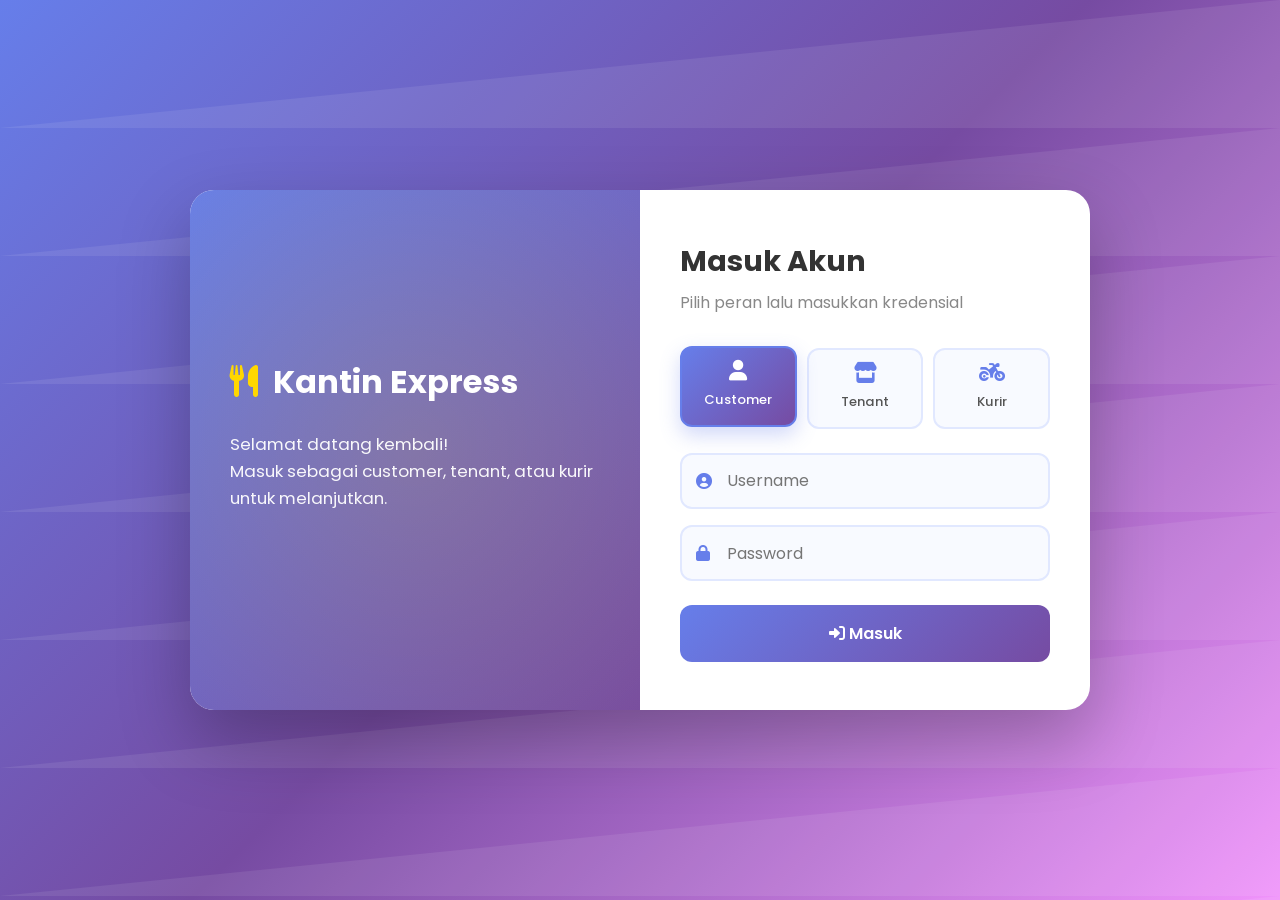
==== index.html @ 866d2f50 "first commit" ====
<!DOCTYPE html>
<html lang="id">
<head>
    <meta charset="UTF-8">
    <meta name="viewport" content="width=device-width, initial-scale=1.0">
    <title>Kantin Express - Pre Order Makanan</title>
    <link href="https://fonts.googleapis.com/css2?family=Poppins:wght@300;400;500;600;700&display=swap" rel="stylesheet">
    <link rel="stylesheet" href="https://cdnjs.cloudflare.com/ajax/libs/font-awesome/6.0.0/css/all.min.css">
    <link rel="stylesheet" href="shared.css">
    <style>
        body { background: #fff; }
        /* Hero Section */
        .hero {
            height: 100vh;
            background: linear-gradient(135deg, #667eea 0%, #764ba2 50%, #f093fb 100%);
            display: flex;
            align-items: center;
            justify-content: center;
            text-align: center;
            color: white;
            position: relative;
            overflow: hidden;
        }
        .hero::before {
            content: '';
            position: absolute;
            top: 0; left: 0; right: 0; bottom: 0;
            background: url('data:image/svg+xml,<svg xmlns="http://www.w3.org/2000/svg" viewBox="0 0 1000 100" fill="%23ffffff20"><polygon points="0,100 1000,0 1000,100"/></svg>');
            animation: float 20s infinite linear;
        }
        @keyframes float {
            0% { transform: translateY(0); }
            100% { transform: translateY(-100px); }
        }
        .hero-content {
            max-width: 800px;
            padding: 0 2rem;
            z-index: 2;
            animation: fadeInUp 1s ease;
        }
        @keyframes fadeInUp {
            from { opacity: 0; transform: translateY(50px); }
            to { opacity: 1; transform: translateY(0); }
        }
        .hero h1 {
            font-size: 3.5rem;
            font-weight: 700;
            margin-bottom: 1.5rem;
            text-shadow: 2px 2px 4px rgba(0,0,0,0.3);
        }
        .hero p {
            font-size: 1.3rem;
            margin-bottom: 2.5rem;
            opacity: 0.95;
        }
        .cta-button {
            display: inline-block;
            background: linear-gradient(45deg, #ff6b6b, #ffd93d);
            color: white;
            padding: 1.2rem 3rem;
            border-radius: 50px;
            text-decoration: none;
            font-weight: 600;
            font-size: 1.1rem;
            transition: all 0.3s ease;
            box-shadow: 0 10px 30px rgba(255,107,107,0.4);
            position: relative;
            overflow: hidden;
        }
        .cta-button:hover {
            transform: translateY(-5px);
            box-shadow: 0 20px 40px rgba(255,107,107,0.6);
        }
        .cta-button::before {
            content: '';
            position: absolute;
            top: 0; left: -100%;
            width: 100%; height: 100%;
            background: linear-gradient(90deg, transparent, rgba(255,255,255,0.3), transparent);
            transition: left 0.5s;
        }
        .cta-button:hover::before { left: 100%; }

        /* Features Section */
        .features {
            padding: 5rem 0;
            background: #f8f9ff;
        }
        .container {
            max-width: 1200px;
            margin: 0 auto;
            padding: 0 2rem;
        }
        .section-title {
            text-align: center;
            font-size: 2.5rem;
            margin-bottom: 4rem;
            color: #333;
        }
        .features-grid {
            display: grid;
            grid-template-columns: repeat(auto-fit, minmax(300px, 1fr));
            gap: 2rem;
        }
        .feature-card {
            background: white;
            padding: 2.5rem;
            border-radius: 20px;
            text-align: center;
            box-shadow: 0 10px 40px rgba(0,0,0,0.1);
            transition: all 0.3s ease;
            position: relative;
            overflow: hidden;
        }
        .feature-card::before {
            content: '';
            position: absolute;
            top: 0; left: 0; right: 0;
            height: 5px;
            background: linear-gradient(90deg, #667eea, #764ba2);
        }
        .feature-card:hover {
            transform: translateY(-10px);
            box-shadow: 0 20px 60px rgba(0,0,0,0.15);
        }
        .feature-icon {
            font-size: 3rem;
            color: #667eea;
            margin-bottom: 1.5rem;
        }
        .feature-card h3 {
            font-size: 1.5rem;
            margin-bottom: 1rem;
            color: #333;
        }

        @media (max-width: 768px) {
            .hero h1 { font-size: 2.5rem; }
            .hero p { font-size: 1.1rem; }
            .features { padding: 3rem 0; }
            .section-title { font-size: 2rem; }
        }
        html { scroll-behavior: smooth; }
    </style>
</head>
<body>
    <!-- Navbar -->
    <nav class="navbar">
        <div class="nav-container">
            <a href="index.html" class="logo">
                <i class="fas fa-utensils"></i>
                Kantin Express
            </a>
            <ul class="nav-menu">
                <li><a href="index.html" class="nav-link"><i class="fas fa-home"></i> <span>Home</span></a></li>
                <li><a href="pesan.html" class="nav-link"><i class="fas fa-shopping-bag"></i> <span>Pesan</span></a></li>
                <li><span class="user-info"><i class="fas fa-user-circle"></i> <span id="userName">Customer</span></span></li>
                <li><button class="nav-link" onclick="logout()"><i class="fas fa-sign-out-alt"></i> <span>Logout</span></button></li>
            </ul>
        </div>
    </nav>

    <!-- Hero Section -->
    <section id="home" class="hero">
        <div class="hero-content">
            <h1>Basement Express <br> <span style="color: #ffd700;">Lebih Cepat & Praktis!</span></h1>
            <p>Pesan makanan favoritmu sekarang dan ambil tanpa antri. Tinggal KLIK , PESAN , BAYAR</p>
            <a href="pesan.html" class="cta-button">
                <i class="fas fa-bolt"></i> Mulai Pesan Sekarang
            </a>
        </div>
    </section>

    <!-- Features Section -->
    <section class="features">
        <div class="container">
            <h2 class="section-title">Mengapa Pilih Kantin Express?</h2>
            <div class="features-grid">
                <div class="feature-card">
                    <div class="feature-icon"><i class="fas fa-clock"></i></div>
                    <h3>Hemat Waktu</h3>
                    <p>Pesan sebelumnya, ambil langsung tanpa menunggu antrian panjang.</p>
                </div>
                <div class="feature-card">
                    <div class="feature-icon"><i class="fas fa-fire"></i></div>
                    <h3>Makanan Hangat</h3>
                    <p>Makanan selalu fresh dan hangat saat kamu ambil pesanan.</p>
                </div>
                <div class="feature-card">
                    <div class="feature-icon"><i class="fas fa-mobile-alt"></i></div>
                    <h3>Mudah Digunakan</h3>
                    <p>Antarmuka sederhana, pesan hanya dalam 3 klik!</p>
                </div>
            </div>
        </div>
    </section>

    <script src="app.js"></script>
    <script>
        const user = requireRole('customer');
        if (user) {
            document.getElementById('userName').textContent = user.name;
        }

        // Navbar scroll effect
        window.addEventListener('scroll', () => {
            const navbar = document.querySelector('.navbar');
            if (window.scrollY > 100) {
                navbar.style.background = 'rgba(102, 126, 234, 0.95)';
            } else {
                navbar.style.background = 'linear-gradient(135deg, #667eea 0%, #764ba2 100%)';
            }
        });
    </script>
</body>
</html>
---- shared.css ----
/* ===== SHARED THEME - Kantin Express ===== */
* {
    margin: 0;
    padding: 0;
    box-sizing: border-box;
}

body {
    font-family: 'Poppins', sans-serif;
    line-height: 1.6;
    color: #333;
    background: #f8f9ff;
}

/* ===== Navbar ===== */
.navbar {
    position: fixed;
    top: 0;
    width: 100%;
    background: linear-gradient(135deg, #667eea 0%, #764ba2 100%);
    padding: 1rem 0;
    z-index: 1000;
    box-shadow: 0 2px 20px rgba(0,0,0,0.1);
    backdrop-filter: blur(10px);
}

.nav-container {
    max-width: 1200px;
    margin: 0 auto;
    display: flex;
    justify-content: space-between;
    align-items: center;
    padding: 0 2rem;
}

.logo {
    font-size: 1.8rem;
    font-weight: 700;
    color: white;
    text-decoration: none;
}

.logo i {
    color: #ffd700;
    margin-right: 0.5rem;
}

.nav-menu {
    display: flex;
    list-style: none;
    gap: 2rem;
    align-items: center;
}

.nav-link {
    color: white;
    text-decoration: none;
    font-weight: 500;
    transition: all 0.3s ease;
    position: relative;
    cursor: pointer;
    background: none;
    border: none;
    font-family: inherit;
    font-size: 1rem;
}

.nav-link:hover {
    color: #ffd700;
    transform: translateY(-2px);
}

.nav-link i {
    margin-right: 0.5rem;
}

.cart-badge {
    background: #ff4757;
    color: white;
    border-radius: 50%;
    padding: 0.1rem 0.45rem;
    font-size: 0.75rem;
    margin-left: 0.3rem;
    font-weight: 600;
}

.user-info {
    color: white;
    font-weight: 500;
    display: flex;
    align-items: center;
    gap: 0.5rem;
}

/* ===== Common Buttons ===== */
.btn-primary {
    background: linear-gradient(135deg, #667eea, #764ba2);
    color: white;
    border: none;
    padding: 0.85rem 1.8rem;
    border-radius: 12px;
    font-size: 1rem;
    font-weight: 600;
    cursor: pointer;
    transition: all 0.3s ease;
    font-family: inherit;
}

.btn-primary:hover {
    transform: translateY(-2px);
    box-shadow: 0 10px 25px rgba(102, 126, 234, 0.4);
}

.btn-secondary {
    background: #f0f1ff;
    color: #667eea;
    border: 2px solid #667eea;
    padding: 0.75rem 1.6rem;
    border-radius: 12px;
    font-weight: 600;
    cursor: pointer;
    transition: all 0.3s ease;
    font-family: inherit;
}

.btn-secondary:hover {
    background: #667eea;
    color: white;
}

.btn-danger {
    background: #ff4757;
    color: white;
    border: none;
    padding: 0.6rem 1.2rem;
    border-radius: 10px;
    font-weight: 600;
    cursor: pointer;
    transition: all 0.3s ease;
    font-family: inherit;
}

.btn-danger:hover {
    background: #e63946;
}

.btn-success {
    background: linear-gradient(135deg, #00b894, #00a085);
    color: white;
    border: none;
    padding: 0.75rem 1.5rem;
    border-radius: 10px;
    font-weight: 600;
    cursor: pointer;
    transition: all 0.3s ease;
    font-family: inherit;
}

.btn-success:hover {
    transform: translateY(-2px);
    box-shadow: 0 8px 20px rgba(0, 184, 148, 0.4);
}

/* ===== Modal Overlay (Reusable) ===== */
.modal-overlay {
    position: fixed;
    top: 0; left: 0; right: 0; bottom: 0;
    background: rgba(30, 20, 60, 0.6);
    backdrop-filter: blur(5px);
    z-index: 2000;
    display: none;
    align-items: center;
    justify-content: center;
    padding: 1rem;
    animation: fadeIn 0.25s ease;
}

.modal-overlay.active {
    display: flex;
}

.modal-card {
    background: white;
    border-radius: 20px;
    max-width: 600px;
    width: 100%;
    max-height: 90vh;
    overflow-y: auto;
    box-shadow: 0 25px 60px rgba(0,0,0,0.3);
    animation: slideUp 0.3s ease;
}

.modal-header {
    background: linear-gradient(135deg, #667eea 0%, #764ba2 100%);
    color: white;
    padding: 1.5rem 2rem;
    border-radius: 20px 20px 0 0;
    display: flex;
    justify-content: space-between;
    align-items: center;
    position: sticky;
    top: 0;
    z-index: 5;
}

.modal-header h2 {
    font-size: 1.4rem;
    font-weight: 600;
}

.modal-close {
    background: rgba(255,255,255,0.2);
    border: none;
    color: white;
    width: 36px;
    height: 36px;
    border-radius: 50%;
    cursor: pointer;
    font-size: 1.1rem;
    transition: all 0.2s;
}

.modal-close:hover {
    background: rgba(255,255,255,0.35);
    transform: rotate(90deg);
}

.modal-body {
    padding: 2rem;
}

@keyframes fadeIn {
    from { opacity: 0; }
    to { opacity: 1; }
}

@keyframes slideUp {
    from { opacity: 0; transform: translateY(40px); }
    to { opacity: 1; transform: translateY(0); }
}

/* ===== Form ===== */
.form-group {
    margin-bottom: 1.2rem;
}

.form-group label {
    display: block;
    margin-bottom: 0.5rem;
    font-weight: 500;
    color: #444;
}

.form-input,
.form-textarea {
    width: 100%;
    padding: 0.85rem 1rem;
    border: 2px solid #e1e8ff;
    border-radius: 12px;
    font-size: 1rem;
    font-family: inherit;
    outline: none;
    transition: all 0.3s ease;
    background: #f8faff;
}

.form-input:focus,
.form-textarea:focus {
    border-color: #667eea;
    box-shadow: 0 0 0 3px rgba(102, 126, 234, 0.1);
    background: white;
}

.form-textarea {
    resize: vertical;
    min-height: 80px;
}

/* ===== Toast Notification ===== */
.toast {
    position: fixed;
    top: 100px;
    right: 2rem;
    background: linear-gradient(135deg, #00b894, #00a085);
    color: white;
    padding: 1rem 1.5rem;
    border-radius: 12px;
    box-shadow: 0 10px 30px rgba(0,0,0,0.2);
    z-index: 3000;
    opacity: 0;
    transform: translateX(400px);
    transition: all 0.4s ease;
    font-weight: 500;
}

.toast.show {
    opacity: 1;
    transform: translateX(0);
}

.toast.error {
    background: linear-gradient(135deg, #ff4757, #e63946);
}

/* ===== Status Badges ===== */
.status-badge {
    padding: 0.35rem 0.9rem;
    border-radius: 20px;
    font-size: 0.85rem;
    font-weight: 600;
    display: inline-block;
}

.status-menunggu { background: #fff3cd; color: #856404; }
.status-diterima { background: #cce5ff; color: #004085; }
.status-diproses { background: #ffe0b2; color: #e65100; }
.status-siap     { background: #d4edda; color: #155724; }
.status-pickup   { background: #e0c3fc; color: #5b21b6; }
.status-selesai  { background: #c8e6c9; color: #1b5e20; }

/* ===== Responsive ===== */
@media (max-width: 768px) {
    .nav-menu { gap: 1rem; }
    .nav-container { padding: 0 1rem; }
    .logo { font-size: 1.4rem; }
    .nav-link span { display: none; }
    .modal-body { padding: 1.5rem; }
}
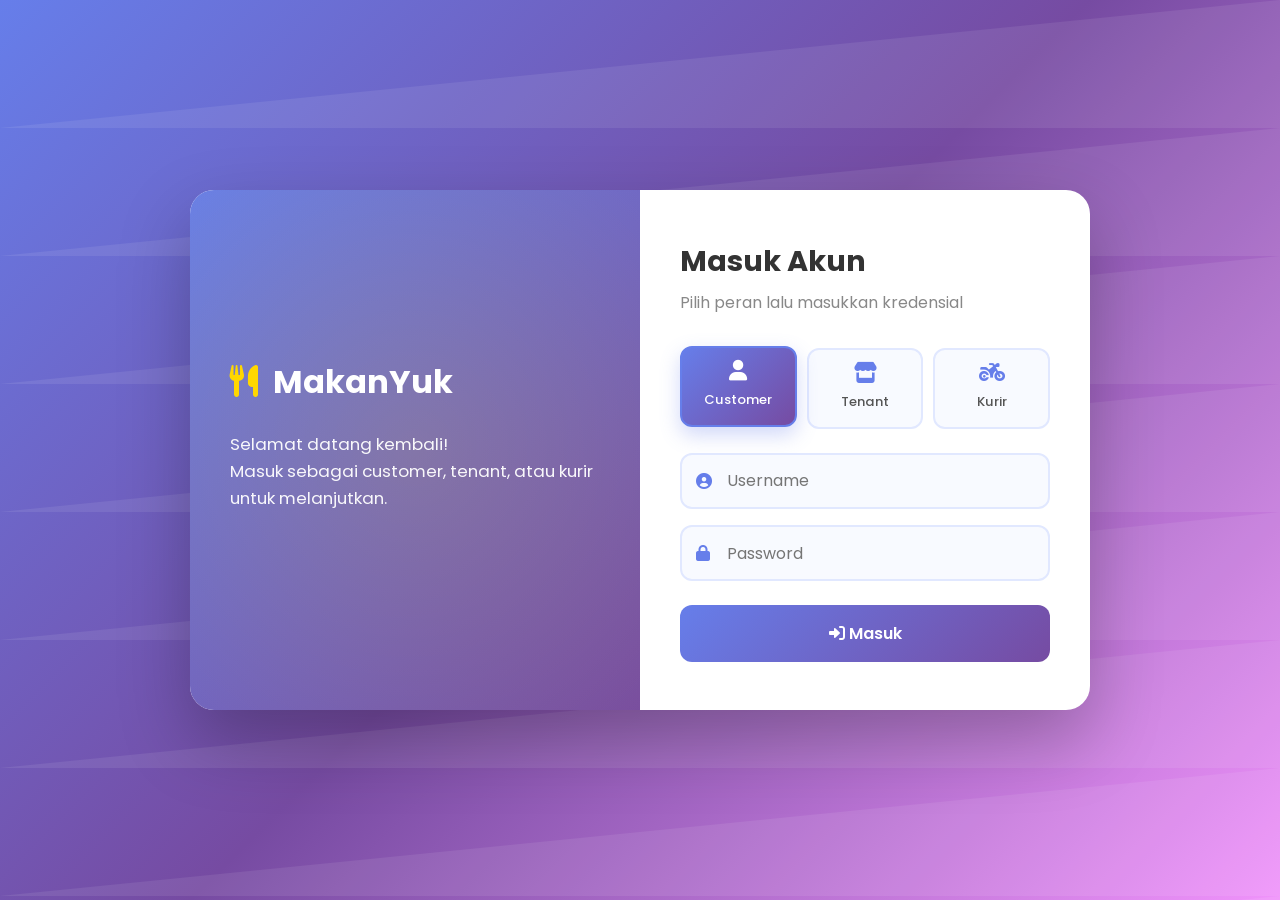
==== commit 1a975c57: "update" ====
--- a/index.html
+++ b/index.html
@@ -3,7 +3,7 @@
 <head>
     <meta charset="UTF-8">
     <meta name="viewport" content="width=device-width, initial-scale=1.0">
-    <title>Kantin Express - Pre Order Makanan</title>
+    <title>MakanYuk - Pre Order Makanan</title>
     <link href="https://fonts.googleapis.com/css2?family=Poppins:wght@300;400;500;600;700&display=swap" rel="stylesheet">
     <link rel="stylesheet" href="https://cdnjs.cloudflare.com/ajax/libs/font-awesome/6.0.0/css/all.min.css">
     <link rel="stylesheet" href="shared.css">
@@ -149,7 +149,7 @@
         <div class="nav-container">
             <a href="index.html" class="logo">
                 <i class="fas fa-utensils"></i>
-                Kantin Express
+                MakanYuk
             </a>
             <ul class="nav-menu">
                 <li><a href="index.html" class="nav-link"><i class="fas fa-home"></i> <span>Home</span></a></li>
@@ -174,7 +174,7 @@
     <!-- Features Section -->
     <section class="features">
         <div class="container">
-            <h2 class="section-title">Mengapa Pilih Kantin Express?</h2>
+            <h2 class="section-title">Mengapa Pilih MakanYuk?</h2>
             <div class="features-grid">
                 <div class="feature-card">
                     <div class="feature-icon"><i class="fas fa-clock"></i></div>
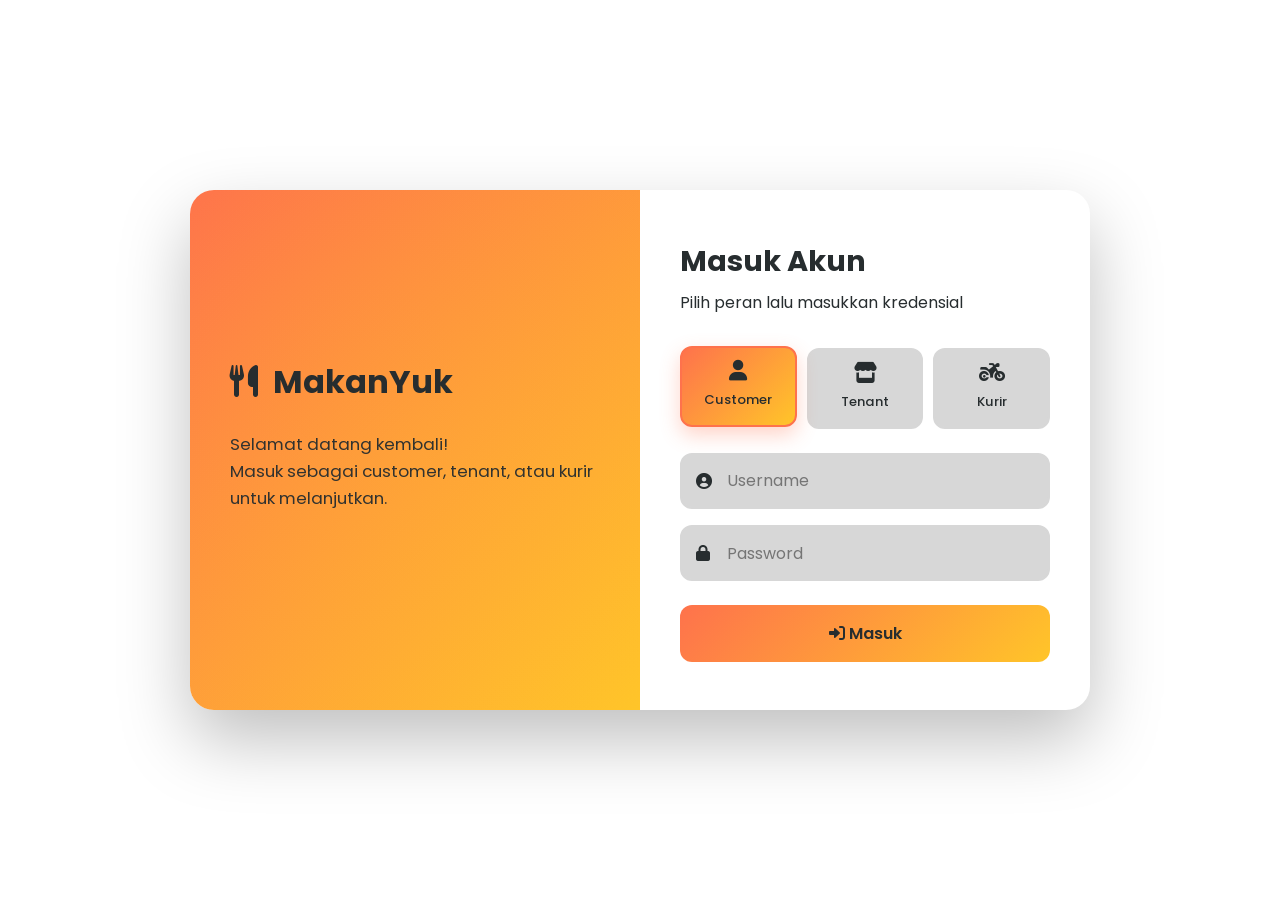
==== commit f57ee3fd: "update: color theme" ====
--- a/index.html
+++ b/index.html
@@ -12,12 +12,12 @@
         /* Hero Section */
         .hero {
             height: 100vh;
-            background: linear-gradient(135deg, #667eea 0%, #764ba2 50%, #f093fb 100%);
+            background: white;
             display: flex;
             align-items: center;
             justify-content: center;
             text-align: center;
-            color: white;
+            color: #272D2F;
             position: relative;
             overflow: hidden;
         }
@@ -55,21 +55,21 @@
         }
         .cta-button {
             display: inline-block;
-            background: linear-gradient(45deg, #ff6b6b, #ffd93d);
-            color: white;
+            background: linear-gradient(45deg, #FE724C, #FFC529);
+            color: #272D2F;
             padding: 1.2rem 3rem;
             border-radius: 50px;
             text-decoration: none;
             font-weight: 600;
             font-size: 1.1rem;
             transition: all 0.3s ease;
-            box-shadow: 0 10px 30px rgba(255,107,107,0.4);
+            box-shadow: 0 10px 30px rgba(254,114,76,0.4);
             position: relative;
             overflow: hidden;
         }
         .cta-button:hover {
             transform: translateY(-5px);
-            box-shadow: 0 20px 40px rgba(255,107,107,0.6);
+            box-shadow: 0 20px 40px rgba(254,114,76,0.6);
         }
         .cta-button::before {
             content: '';
@@ -84,7 +84,7 @@
         /* Features Section */
         .features {
             padding: 5rem 0;
-            background: #f8f9ff;
+            background: linear-gradient(135deg, #FE724C 0%, #FFC529 100%);
         }
         .container {
             max-width: 1200px;
@@ -95,7 +95,7 @@
             text-align: center;
             font-size: 2.5rem;
             margin-bottom: 4rem;
-            color: #333;
+            color: #272D2F;
         }
         .features-grid {
             display: grid;
@@ -117,7 +117,7 @@
             position: absolute;
             top: 0; left: 0; right: 0;
             height: 5px;
-            background: linear-gradient(90deg, #667eea, #764ba2);
+            background: linear-gradient(90deg, #FE724C, #FFC529);
         }
         .feature-card:hover {
             transform: translateY(-10px);
@@ -125,13 +125,13 @@
         }
         .feature-icon {
             font-size: 3rem;
-            color: #667eea;
+            color: #272D2F;
             margin-bottom: 1.5rem;
         }
         .feature-card h3 {
             font-size: 1.5rem;
             margin-bottom: 1rem;
-            color: #333;
+            color: #272D2F;
         }
 
         @media (max-width: 768px) {
@@ -163,7 +163,7 @@
     <!-- Hero Section -->
     <section id="home" class="hero">
         <div class="hero-content">
-            <h1>Basement Express <br> <span style="color: #ffd700;">Lebih Cepat & Praktis!</span></h1>
+            <h1>MakanYuk <br> <span style="color: #272D2F;">Lebih Cepat & Praktis!</span></h1>
             <p>Pesan makanan favoritmu sekarang dan ambil tanpa antri. Tinggal KLIK , PESAN , BAYAR</p>
             <a href="pesan.html" class="cta-button">
                 <i class="fas fa-bolt"></i> Mulai Pesan Sekarang
@@ -206,9 +206,9 @@
         window.addEventListener('scroll', () => {
             const navbar = document.querySelector('.navbar');
             if (window.scrollY > 100) {
-                navbar.style.background = 'rgba(102, 126, 234, 0.95)';
+                navbar.style.background = 'rgba(254, 114, 76, 0.95)';
             } else {
-                navbar.style.background = 'linear-gradient(135deg, #667eea 0%, #764ba2 100%)';
+                navbar.style.background = 'linear-gradient(135deg, #FE724C 0%, #FFC529 100%)';
             }
         });
     </script>
--- a/shared.css
+++ b/shared.css
@@ -8,8 +8,8 @@
 body {
     font-family: 'Poppins', sans-serif;
     line-height: 1.6;
-    color: #333;
-    background: #f8f9ff;
+    color: #272D2F;
+    background: #D7D7D7;
 }
 
 /* ===== Navbar ===== */
@@ -17,7 +17,7 @@
     position: fixed;
     top: 0;
     width: 100%;
-    background: linear-gradient(135deg, #667eea 0%, #764ba2 100%);
+    background: linear-gradient(135deg, #FE724C 0%, #FFC529 100%);
     padding: 1rem 0;
     z-index: 1000;
     box-shadow: 0 2px 20px rgba(0,0,0,0.1);
@@ -36,12 +36,12 @@
 .logo {
     font-size: 1.8rem;
     font-weight: 700;
-    color: white;
+    color: #272D2F;
     text-decoration: none;
 }
 
 .logo i {
-    color: #ffd700;
+    color: #272D2F;
     margin-right: 0.5rem;
 }
 
@@ -53,7 +53,7 @@
 }
 
 .nav-link {
-    color: white;
+    color: #272D2F;
     text-decoration: none;
     font-weight: 500;
     transition: all 0.3s ease;
@@ -66,7 +66,7 @@
 }
 
 .nav-link:hover {
-    color: #ffd700;
+    color: #272D2F;
     transform: translateY(-2px);
 }
 
@@ -75,8 +75,8 @@
 }
 
 .cart-badge {
-    background: #ff4757;
-    color: white;
+    background: #272D2F;
+    color: #FFC529;
     border-radius: 50%;
     padding: 0.1rem 0.45rem;
     font-size: 0.75rem;
@@ -85,7 +85,7 @@
 }
 
 .user-info {
-    color: white;
+    color: #272D2F;
     font-weight: 500;
     display: flex;
     align-items: center;
@@ -94,9 +94,9 @@
 
 /* ===== Common Buttons ===== */
 .btn-primary {
-    background: linear-gradient(135deg, #667eea, #764ba2);
-    color: white;
-    border: none;
+    background: linear-gradient(135deg, #FE724C, #FFC529);
+    color: #272D2F;
+    border: 1px solid #FE724C;
     padding: 0.85rem 1.8rem;
     border-radius: 12px;
     font-size: 1rem;
@@ -108,13 +108,13 @@
 
 .btn-primary:hover {
     transform: translateY(-2px);
-    box-shadow: 0 10px 25px rgba(102, 126, 234, 0.4);
+    box-shadow: 0 10px 25px rgba(254, 114, 76, 0.4);
 }
 
 .btn-secondary {
-    background: #f0f1ff;
-    color: #667eea;
-    border: 2px solid #667eea;
+    background: white;
+    color: #272D2F;
+    border: 2px solid #FE724C;
     padding: 0.75rem 1.6rem;
     border-radius: 12px;
     font-weight: 600;
@@ -124,13 +124,13 @@
 }
 
 .btn-secondary:hover {
-    background: #667eea;
-    color: white;
+    background: #FE724C;
+    color: #272D2F;
 }
 
 .btn-danger {
-    background: #ff4757;
-    color: white;
+    background: #FE724C;
+    color: #272D2F;
     border: none;
     padding: 0.6rem 1.2rem;
     border-radius: 10px;
@@ -141,12 +141,12 @@
 }
 
 .btn-danger:hover {
-    background: #e63946;
+    background: #FE724C;
 }
 
 .btn-success {
-    background: linear-gradient(135deg, #00b894, #00a085);
-    color: white;
+    background: linear-gradient(135deg, #FE724C, #FE724C);
+    color: #272D2F;
     border: none;
     padding: 0.75rem 1.5rem;
     border-radius: 10px;
@@ -158,14 +158,14 @@
 
 .btn-success:hover {
     transform: translateY(-2px);
-    box-shadow: 0 8px 20px rgba(0, 184, 148, 0.4);
+    box-shadow: 0 8px 20px rgba(254, 114, 76, 0.4);
 }
 
 /* ===== Modal Overlay (Reusable) ===== */
 .modal-overlay {
     position: fixed;
     top: 0; left: 0; right: 0; bottom: 0;
-    background: rgba(30, 20, 60, 0.6);
+    background: rgba(39, 45, 47, 0.6);
     backdrop-filter: blur(5px);
     z-index: 2000;
     display: none;
@@ -191,8 +191,8 @@
 }
 
 .modal-header {
-    background: linear-gradient(135deg, #667eea 0%, #764ba2 100%);
-    color: white;
+    background: linear-gradient(135deg, #FE724C 0%, #FFC529 100%);
+    color: #272D2F;
     padding: 1.5rem 2rem;
     border-radius: 20px 20px 0 0;
     display: flex;
@@ -209,9 +209,9 @@
 }
 
 .modal-close {
-    background: rgba(255,255,255,0.2);
+    background: rgba(39,45,47,0.12);
     border: none;
-    color: white;
+    color: #272D2F;
     width: 36px;
     height: 36px;
     border-radius: 50%;
@@ -248,26 +248,26 @@
     display: block;
     margin-bottom: 0.5rem;
     font-weight: 500;
-    color: #444;
+    color: #272D2F;
 }
 
 .form-input,
 .form-textarea {
     width: 100%;
     padding: 0.85rem 1rem;
-    border: 2px solid #e1e8ff;
+    border: 2px solid #D7D7D7;
     border-radius: 12px;
     font-size: 1rem;
     font-family: inherit;
     outline: none;
     transition: all 0.3s ease;
-    background: #f8faff;
+    background: white;
 }
 
 .form-input:focus,
 .form-textarea:focus {
-    border-color: #667eea;
-    box-shadow: 0 0 0 3px rgba(102, 126, 234, 0.1);
+    border-color: #FE724C;
+    box-shadow: 0 0 0 3px rgba(254, 114, 76, 0.1);
     background: white;
 }
 
@@ -281,8 +281,8 @@
     position: fixed;
     top: 100px;
     right: 2rem;
-    background: linear-gradient(135deg, #00b894, #00a085);
-    color: white;
+    background: linear-gradient(135deg, #FE724C, #FE724C);
+    color: #272D2F;
     padding: 1rem 1.5rem;
     border-radius: 12px;
     box-shadow: 0 10px 30px rgba(0,0,0,0.2);
@@ -299,7 +299,7 @@
 }
 
 .toast.error {
-    background: linear-gradient(135deg, #ff4757, #e63946);
+    background: linear-gradient(135deg, #FE724C, #FE724C);
 }
 
 /* ===== Status Badges ===== */
@@ -309,14 +309,15 @@
     font-size: 0.85rem;
     font-weight: 600;
     display: inline-block;
-}
-
-.status-menunggu { background: #fff3cd; color: #856404; }
-.status-diterima { background: #cce5ff; color: #004085; }
-.status-diproses { background: #ffe0b2; color: #e65100; }
-.status-siap     { background: #d4edda; color: #155724; }
-.status-pickup   { background: #e0c3fc; color: #5b21b6; }
-.status-selesai  { background: #c8e6c9; color: #1b5e20; }
+    border: 1px solid rgba(39,45,47,0.18);
+}
+
+.status-menunggu { background: #FFC529; color: #272D2F; }
+.status-diterima { background: #D7D7D7; color: #272D2F; }
+.status-diproses { background: #FFC529; color: #272D2F; }
+.status-siap     { background: #D7D7D7; color: #272D2F; }
+.status-pickup   { background: #D7D7D7; color: #272D2F; }
+.status-selesai  { background: #D7D7D7; color: #272D2F; }
 
 /* ===== Responsive ===== */
 @media (max-width: 768px) {
